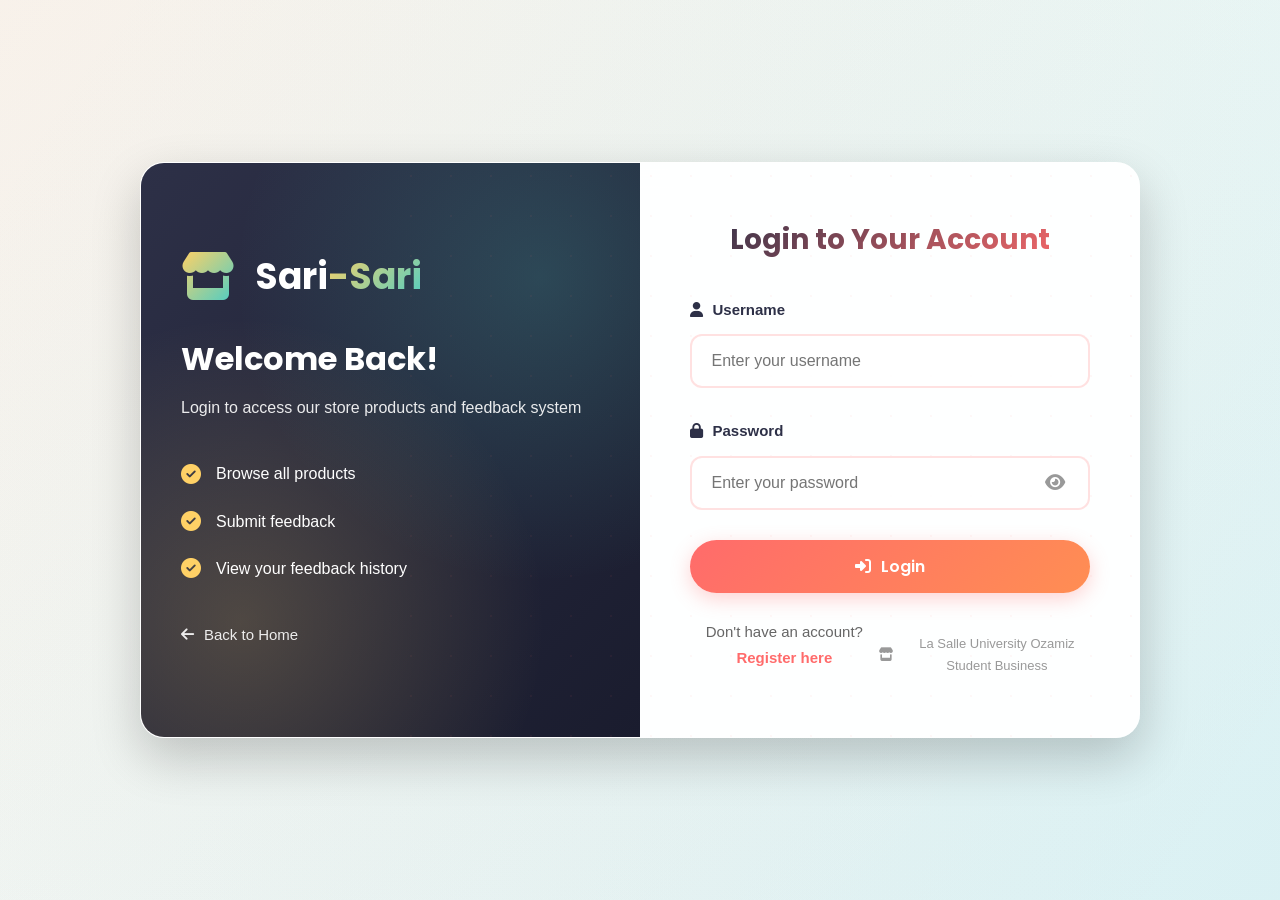
==== frontend/store.html @ 556223c0 "Initial commit" ====
<!DOCTYPE html>
<html lang="en">
<head>
    <meta charset="UTF-8">
    <meta name="viewport" content="width=device-width, initial-scale=1.0">
    <title>Store | Sari-Sari - LSU Ozamiz</title>
    <link rel="stylesheet" href="https://cdnjs.cloudflare.com/ajax/libs/font-awesome/6.4.0/css/all.min.css">
    <link href="https://fonts.googleapis.com/css2?family=Inter:wght@300;400;500;600;700&display=swap" rel="stylesheet">
    <link rel="stylesheet" href="style.css">
    <style>
        /* Center the feedback form and remove the grid */
        .feedback-container {
            display: flex;
            justify-content: center;
            align-items: center;
            margin-top: 40px;
            min-height: 400px;
        }
        
        .feedback-form {
            max-width: 700px;
            width: 100%;
            margin: 0 auto;
        }
        
        /* Hide the feedback list */
        #feedback-list {
            display: none !important;
        }
        
        /* Style for centered form */
        .form-header {
            text-align: center;
            margin-bottom: 30px;
        }
        
        .form-header i {
            font-size: 3rem;
            color: var(--primary);
            margin-bottom: 15px;
            display: block;
        }
        
        .form-header h3 {
            font-size: 2rem;
            color: var(--dark);
        }
        
        textarea {
            width: 100%;
            padding: 20px;
            border-radius: var(--border-radius);
            border: 2px solid rgba(255, 107, 107, 0.2);
            font-family: 'Inter', sans-serif;
            font-size: 16px;
            min-height: 200px;
            resize: vertical;
            transition: var(--transition);
        }
        
        textarea:focus {
            outline: none;
            border-color: var(--primary);
            box-shadow: 0 0 0 4px rgba(255, 107, 107, 0.1);
        }
        
        .submit-btn {
            width: 100%;
            justify-content: center;
            margin-top: 20px;
        }
        
        /* Success message */
        .success-message {
            display: none;
            text-align: center;
            padding: 20px;
            background: rgba(6, 214, 160, 0.1);
            border-radius: 12px;
            margin-top: 20px;
            border: 1px solid rgba(6, 214, 160, 0.3);
        }
        
        .success-message i {
            color: var(--success);
            font-size: 2rem;
            margin-bottom: 10px;
        }
        
        .success-message p {
            color: var(--dark);
            font-weight: 500;
            margin: 0;
        }
    </style>
</head>
<body>
    <!-- Store Header -->
    <header class="store-header">
        <div class="container">
            <div class="store-nav">
                <div class="store-brand">
                    <i class="fas fa-store"></i>
                    <div>
                        <h1>Sari<span>-Sari</span></h1>
                        <p class="store-subtitle">La Salle University Ozamiz</p>
                    </div>
                </div>
                
                <div class="store-user">
                    <div class="user-info">
                        <div class="user-avatar" id="user-avatar">U</div>
                        <div class="user-details">
                            <span class="user-name" id="user-name">User</span>
                            <span class="user-status">● Online</span>
                        </div>
                    </div>
                    <button class="btn btn-logout" onclick="logout()">
                        <i class="fas fa-sign-out-alt"></i> Logout
                    </button>
                </div>
            </div>
        </div>
    </header>

    <!-- Store Hero -->
    <section class="store-hero">
        <div class="container">
            <div class="hero-message">
                <h2 id="welcome-message">Welcome to Your Campus Store! 🎉</h2>
                <p>Browse products, share feedback, and help us improve</p>
            </div>
            <div class="store-stats">
                <div class="stat-card">
                    <i class="fas fa-box"></i>
                    <div>
                        <h3 id="product-count">0</h3>
                        <p>Products Available</p>
                    </div>
                </div>
                <div class="stat-card">
                    <i class="fas fa-comments"></i>
                    <div>
                        <h3 id="feedback-count">0</h3>
                        <p>Your Feedbacks</p>
                    </div>
                </div>
            </div>
        </div>
    </section>

    <!-- Products Section -->
    <section class="products-section">
        <div class="container">
            <div class="section-header">
                <h2 class="section-title">Our Products</h2>
                <div class="category-filter">
                    <button class="category-btn active" onclick="filterProducts('all')">All Products</button>
                    <button class="category-btn" onclick="filterProducts('snacks')">Snacks</button>
                    <button class="category-btn" onclick="filterProducts('drinks')">Drinks</button>
                    <button class="category-btn" onclick="filterProducts('stationery')">Stationery</button>
                    <button class="category-btn" onclick="filterProducts('meals')">Meals</button>
                </div>
            </div>
            
            <div class="products-grid" id="products-grid">
                <!-- Products will be loaded by JavaScript -->
            </div>
        </div>
    </section>

    <!-- Feedback Section - CENTERED -->
    <section class="feedback-section">
        <div class="container">
            <h2 class="section-title gradient-text text-center">Share Your Feedback</h2>
            <p class="section-subtitle text-center">Your thoughts help us improve our store</p>
            
            <div class="feedback-container">
                <!-- Centered Feedback Form -->
                <div class="feedback-form">
                    <div class="form-header">
                        <i class="fas fa-edit"></i>
                        <h3>Write Your Feedback</h3>
                        <p>We value your opinion! Share what you think about our products and service.</p>
                    </div>
                    
                    <textarea id="feedback-text" 
                              placeholder="What do you like about our store? What can we improve? Share your thoughts..."
                              maxlength="500"></textarea>
                    
                    <div class="form-footer">
                        <div class="char-count">
                            <i class="fas fa-text-height"></i>
                            <span id="char-counter">0</span>/500 characters
                        </div>
                        <button class="btn btn-primary submit-btn" onclick="submitFeedbackWithSuccess()">
                            <i class="fas fa-paper-plane"></i> Submit Feedback
                        </button>
                    </div>
                    
                    <!-- Success Message -->
                    <div id="success-message" class="success-message">
                        <i class="fas fa-check-circle"></i>
                        <p>Thank you for your feedback! We appreciate your input.</p>
                    </div>
                </div>
            </div>
        </div>
    </section>

    <!-- Contact Section -->
    <section class="store-contact">
        <div class="container">
            <h2 class="section-title gradient-text">Contact Us</h2>
            <p class="section-subtitle">We're here to help</p>
            
            <div class="contact-wrapper">
                <div class="contact-info">
                    <div class="contact-card">
                        <h3><i class="fas fa-headset"></i> Get in Touch</h3>
                        <div class="contact-details">
                            <div class="contact-item">
                                <i class="fas fa-phone"></i>
                                <div>
                                    <h4>Call Us</h4>
                                    <p>0912-345-6789</p>
                                </div>
                            </div>
                            <div class="contact-item">
                                <i class="fas fa-map-marker-alt"></i>
                                <div>
                                    <h4>Location</h4>
                                    <p>Student Center<br>La Salle University Ozamiz</p>
                                </div>
                            </div>
                            <div class="contact-item">
                                <i class="fas fa-clock"></i>
                                <div>
                                    <h4>Business Hours</h4>
                                    <p>Mon-Fri: 8:00 AM - 7:00 PM<br>Saturday: 9:00 AM - 5:00 PM</p>
                                </div>
                            </div>
                        </div>
                    </div>
                    
                    <div class="contact-form-card">
                        <h3><i class="fas fa-envelope"></i> Send Message</h3>
                        <form class="contact-form" onsubmit="submitContactForm(); return false;">
                            <input type="text" id="contact-name" placeholder="Your Name" required>
                            <input type="email" id="contact-email" placeholder="Your Email" required>
                            <textarea id="contact-message" placeholder="Your Message" required></textarea>
                            <button type="submit" class="btn btn-secondary btn-block">
                                <i class="fas fa-paper-plane"></i> Send Message
                            </button>
                        </form>
                    </div>
                </div>
            </div>
        </div>
    </section>

    <!-- Footer -->
    <footer class="store-footer">
        <div class="container">
            <div class="footer-content">
                <div class="footer-brand">
                    <div class="logo">
                        <i class="fas fa-store"></i>
                        <h2>Sari<span>-Sari</span></h2>
                    </div>
                    <p class="tagline">La Salle University Ozamiz Student Business</p>
                </div>
                <div class="footer-social">
                    <a href="#" aria-label="Facebook"><i class="fab fa-facebook"></i></a>
                    <a href="#" aria-label="Instagram"><i class="fab fa-instagram"></i></a>
                    <a href="#" aria-label="Twitter"><i class="fab fa-twitter"></i></a>
                </div>
            </div>
            <div class="footer-bottom">
                <p>&copy; 2024 Sari-Sari Store. All rights reserved. | A Student Business Initiative</p>
            </div>
        </div>
    </footer>

    <script src="app.js"></script>
    <script>
        document.addEventListener('DOMContentLoaded', function() {
            // Update character counter for feedback
            const feedbackText = document.getElementById('feedback-text');
            if (feedbackText) {
                feedbackText.addEventListener('input', updateCharCount);
                // Initialize counter
                updateCharCount();
            }
            
            // Initialize user data
            const username = localStorage.getItem('username') || 'User';
            const userAvatar = document.getElementById('user-avatar');
            const userName = document.getElementById('user-name');
            const welcomeMsg = document.getElementById('welcome-message');
            
            if (username) {
                if (userAvatar) userAvatar.textContent = username.charAt(0).toUpperCase();
                if (userName) userName.textContent = username;
                if (welcomeMsg) welcomeMsg.textContent = `Welcome, ${username}! 🎉`;
            }
        });
        
        // Character counter function
        window.updateCharCount = function() {
            const textarea = document.getElementById('feedback-text');
            const counter = document.getElementById('char-counter');
            if (textarea && counter) {
                const count = textarea.value.length;
                counter.textContent = count;
                counter.style.color = count >= 450 ? '#EF476F' : count >= 400 ? '#FFD166' : '#06D6A0';
            }
        };
        
        // Custom feedback submission with success message
        window.submitFeedbackWithSuccess = async function() {
            const message = document.getElementById('feedback-text').value.trim();
            const token = getToken();
            
            if (!message) {
                showNotification('Please write your feedback first', 'error');
                return;
            }
            
            if (!token) {
                showNotification('Please login to submit feedback', 'error');
                return;
            }
            
            // Disable button and show loading
            const btn = document.querySelector('.submit-btn');
            const originalText = btn.innerHTML;
            btn.innerHTML = '<i class="fas fa-spinner fa-spin"></i> Submitting...';
            btn.disabled = true;
            
            try {
                const res = await fetch(`${API}/feedback/`, {
                    method: "POST",
                    headers: {
                        "Content-Type": "application/json",
                        "Authorization": `Token ${token}`
                    },
                    body: JSON.stringify({ message })
                });
                
                if (!res.ok) {
                    throw new Error('Failed to submit feedback');
                }
                
                // Show success message
                const successMsg = document.getElementById('success-message');
                if (successMsg) {
                    successMsg.style.display = 'block';
                    // Clear textarea
                    document.getElementById('feedback-text').value = '';
                    updateCharCount();
                    
                    // Hide message after 5 seconds
                    setTimeout(() => {
                        successMsg.style.display = 'none';
                    }, 5000);
                }
                
                // Update feedback count
                const feedbackCount = document.getElementById('feedback-count');
                if (feedbackCount) {
                    const currentCount = parseInt(feedbackCount.textContent) || 0;
                    animateCounter(feedbackCount, currentCount + 1);
                }
                
            } catch (error) {
                showNotification(error.message, 'error');
            } finally {
                btn.innerHTML = originalText;
                btn.disabled = false;
            }
        };
        
        // Counter animation
        function animateCounter(element, target) {
            let current = 0;
            const increment = target / 20;
            const timer = setInterval(() => {
                current += increment;
                if (current >= target) {
                    current = target;
                    clearInterval(timer);
                }
                element.textContent = Math.floor(current);
            }, 50);
        }
    </script>
</body>
</html>
---- frontend/style.css ----
/* =====================
   GLOBAL STYLES
===================== */
:root {
    --primary: #FF6B6B;      /* Vibrant Coral */
    --secondary: #4ECDC4;    /* Turquoise */
    --accent: #FFD166;       /* Sunshine Yellow */
    --dark: #2D3047;         /* Navy Blue */
    --light: #F7FFF7;        /* Mint Cream */
    --success: #06D6A0;      /* Emerald */
    --warning: #FFD166;      /* Yellow */
    --danger: #EF476F;       /* Pink Red */
    
    --gradient-primary: linear-gradient(135deg, #FF6B6B, #FF8E53);
    --gradient-secondary: linear-gradient(135deg, #4ECDC4, #44A08D);
    --gradient-dark: linear-gradient(135deg, #2D3047, #1A1C2E);
    
    --shadow-sm: 0 2px 8px rgba(0, 0, 0, 0.06);
    --shadow-md: 0 4px 16px rgba(0, 0, 0, 0.1);
    --shadow-lg: 0 10px 32px rgba(0, 0, 0, 0.15);
    --shadow-xl: 0 20px 50px rgba(0, 0, 0, 0.2);
    
    --transition: all 0.4s cubic-bezier(0.4, 0, 0.2, 1);
    --border-radius: 16px;
    --border-radius-lg: 24px;
}

* {
    margin: 0;
    padding: 0;
    box-sizing: border-box;
}

body {
    font-family: 'Inter', -apple-system, BlinkMacSystemFont, 'Segoe UI', Roboto, Oxygen, Ubuntu, sans-serif;
    background: linear-gradient(135deg, #F7FFF7 0%, #E8F4F8 100%);
    color: var(--dark);
    line-height: 1.7;
    overflow-x: hidden;
    min-height: 100vh;
}

body::before {
    content: '';
    position: fixed;
    top: 0;
    left: 0;
    width: 100%;
    height: 100%;
    background: 
        radial-gradient(circle at 20% 80%, rgba(255, 107, 107, 0.1) 0%, transparent 50%),
        radial-gradient(circle at 80% 20%, rgba(78, 205, 196, 0.1) 0%, transparent 50%),
        radial-gradient(circle at 40% 40%, rgba(255, 209, 102, 0.1) 0%, transparent 50%);
    z-index: -1;
    animation: gradientShift 15s ease infinite;
}

@keyframes gradientShift {
    0%, 100% { transform: scale(1); }
    50% { transform: scale(1.1); }
}

.container {
    max-width: 1200px;
    margin: 0 auto;
    padding: 0 24px;
}

/* =====================
   TYPOGRAPHY
===================== */
h1, h2, h3, h4 {
    font-family: 'Poppins', sans-serif;
    font-weight: 700;
    line-height: 1.2;
}

.gradient-text {
    background: var(--gradient-primary);
    -webkit-background-clip: text;
    -webkit-text-fill-color: transparent;
    background-clip: text;
}

/* =====================
   ANIMATIONS
===================== */
@keyframes float {
    0%, 100% { transform: translateY(0px); }
    50% { transform: translateY(-20px); }
}

@keyframes pulse {
    0%, 100% { transform: scale(1); }
    50% { transform: scale(1.05); }
}

@keyframes shimmer {
    0% { background-position: -1000px 0; }
    100% { background-position: 1000px 0; }
}

.animate-float {
    animation: float 6s ease-in-out infinite;
}

.animate-pulse {
    animation: pulse 2s ease-in-out infinite;
}

/* =====================
   BUTTONS
===================== */
.btn {
    padding: 14px 32px;
    border-radius: 50px;
    border: none;
    font-family: 'Poppins', sans-serif;
    font-weight: 600;
    font-size: 16px;
    cursor: pointer;
    transition: var(--transition);
    display: inline-flex;
    align-items: center;
    gap: 10px;
    text-decoration: none;
    position: relative;
    overflow: hidden;
    z-index: 1;
}

.btn::before {
    content: '';
    position: absolute;
    top: 0;
    left: -100%;
    width: 100%;
    height: 100%;
    background: linear-gradient(90deg, transparent, rgba(255,255,255,0.2), transparent);
    transition: 0.5s;
    z-index: -1;
}

.btn:hover::before {
    left: 100%;
}

.btn-primary {
    background: var(--gradient-primary);
    color: white;
    box-shadow: 0 6px 20px rgba(255, 107, 107, 0.3);
}

.btn-primary:hover {
    transform: translateY(-3px) scale(1.05);
    box-shadow: 0 12px 30px rgba(255, 107, 107, 0.4);
}

.btn-secondary {
    background: var(--gradient-secondary);
    color: white;
    box-shadow: 0 6px 20px rgba(78, 205, 196, 0.3);
}

.btn-secondary:hover {
    transform: translateY(-3px) scale(1.05);
    box-shadow: 0 12px 30px rgba(78, 205, 196, 0.4);
}

.btn-outline {
    background: transparent;
    border: 2px solid var(--primary);
    color: var(--primary);
}

.btn-outline:hover {
    background: var(--primary);
    color: white;
    transform: translateY(-2px);
}

.btn-large {
    padding: 18px 42px;
    font-size: 18px;
}

.btn-block {
    width: 100%;
    justify-content: center;
}

.btn-whatsapp {
    background: #25D366;
    color: white;
    width: 40px;
    height: 40px;
    border-radius: 50%;
    display: flex;
    align-items: center;
    justify-content: center;
    border: none;
    cursor: pointer;
    transition: var(--transition);
    box-shadow: 0 4px 12px rgba(37, 211, 102, 0.3);
}

.btn-whatsapp:hover {
    transform: scale(1.1) rotate(10deg);
    box-shadow: 0 6px 20px rgba(37, 211, 102, 0.4);
}

.btn-logout {
    background: linear-gradient(135deg, #EF476F, #FF6B6B);
    color: white;
    padding: 10px 24px;
}

/* =====================
   LANDING PAGE STYLES
===================== */

/* Navbar */
.navbar {
    background: rgba(255, 255, 255, 0.95);
    backdrop-filter: blur(10px);
    padding: 20px 0;
    box-shadow: var(--shadow-sm);
    position: sticky;
    top: 0;
    z-index: 1000;
    animation: slideDown 0.5s ease;
}

@keyframes slideDown {
    from {
        transform: translateY(-100%);
        opacity: 0;
    }
    to {
        transform: translateY(0);
        opacity: 1;
    }
}

.nav-brand {
    display: flex;
    align-items: center;
    gap: 15px;
}

.nav-brand i {
    font-size: 32px;
    background: var(--gradient-primary);
    -webkit-background-clip: text;
    -webkit-text-fill-color: transparent;
    animation: pulse 2s ease-in-out infinite;
}

.nav-brand h1 {
    font-size: 28px;
    color: var(--dark);
}

.nav-brand span {
    background: var(--gradient-primary);
    -webkit-background-clip: text;
    -webkit-text-fill-color: transparent;
}

.nav-actions {
    display: flex;
    gap: 16px;
    align-items: center;
}

/* Hero Section */
.hero {
    padding: 100px 0;
    position: relative;
    overflow: hidden;
}

.hero-content {
    display: grid;
    grid-template-columns: 1fr 1fr;
    gap: 80px;
    align-items: center;
}

.hero-text {
    position: relative;
    z-index: 1;
}

.hero-title {
    font-size: 56px;
    margin-bottom: 20px;
    background: linear-gradient(135deg, var(--dark), var(--primary));
    -webkit-background-clip: text;
    -webkit-text-fill-color: transparent;
    line-height: 1.1;
}

.hero-subtitle {
    font-size: 20px;
    color: var(--dark);
    margin-bottom: 24px;
    font-weight: 500;
    opacity: 0.8;
}

.hero-description {
    font-size: 18px;
    color: #666;
    margin-bottom: 40px;
    max-width: 500px;
    line-height: 1.8;
}

.hero-buttons {
    display: flex;
    gap: 20px;
    margin-top: 40px;
}

.hero-image {
    position: relative;
    height: 500px;
}

.floating-item {
    position: absolute;
    background: white;
    padding: 25px;
    border-radius: var(--border-radius);
    box-shadow: var(--shadow-lg);
    display: flex;
    flex-direction: column;
    align-items: center;
    gap: 12px;
    transition: var(--transition);
    animation: float 6s ease-in-out infinite;
    backdrop-filter: blur(10px);
    border: 1px solid rgba(255, 255, 255, 0.2);
}

.floating-item i {
    font-size: 40px;
    background: var(--gradient-primary);
    -webkit-background-clip: text;
    -webkit-text-fill-color: transparent;
}

.floating-item span {
    font-weight: 600;
    color: var(--dark);
    font-size: 18px;
}

.item1 {
    top: 10%;
    left: 5%;
    animation-delay: 0s;
    background: linear-gradient(135deg, rgba(255, 107, 107, 0.1), rgba(255, 142, 83, 0.1));
}

.item2 {
    top: 50%;
    right: 10%;
    animation-delay: 2s;
    background: linear-gradient(135deg, rgba(78, 205, 196, 0.1), rgba(68, 160, 141, 0.1));
}

.item3 {
    bottom: 15%;
    left: 15%;
    animation-delay: 4s;
    background: linear-gradient(135deg, rgba(255, 209, 102, 0.1), rgba(255, 166, 0, 0.1));
}

/* Features */
.features {
    padding: 100px 0;
    background: white;
    position: relative;
}

.features::before {
    content: '';
    position: absolute;
    top: 0;
    left: 0;
    right: 0;
    height: 100px;
    background: linear-gradient(to bottom, transparent, rgba(255, 107, 107, 0.05));
}

.section-title {
    text-align: center;
    font-size: 48px;
    margin-bottom: 20px;
    background: linear-gradient(135deg, var(--dark), var(--primary));
    -webkit-background-clip: text;
    -webkit-text-fill-color: transparent;
}

.section-subtitle {
    text-align: center;
    color: #666;
    margin-bottom: 60px;
    font-size: 20px;
    max-width: 600px;
    margin-left: auto;
    margin-right: auto;
}

.features-grid {
    display: grid;
    grid-template-columns: repeat(auto-fit, minmax(280px, 1fr));
    gap: 40px;
    margin-top: 60px;
}

.feature-card {
    background: white;
    padding: 40px 30px;
    border-radius: var(--border-radius);
    box-shadow: var(--shadow-md);
    transition: var(--transition);
    text-align: center;
    position: relative;
    overflow: hidden;
    border: 1px solid rgba(255, 107, 107, 0.1);
}

.feature-card::before {
    content: '';
    position: absolute;
    top: 0;
    left: 0;
    width: 4px;
    height: 100%;
    background: var(--gradient-primary);
}

.feature-card:hover {
    transform: translateY(-10px) scale(1.02);
    box-shadow: var(--shadow-xl);
}

.feature-icon {
    width: 80px;
    height: 80px;
    background: var(--gradient-primary);
    border-radius: 50%;
    display: flex;
    align-items: center;
    justify-content: center;
    margin: 0 auto 30px;
    box-shadow: 0 10px 30px rgba(255, 107, 107, 0.3);
}

.feature-icon i {
    font-size: 32px;
    color: white;
}

.feature-card h3 {
    font-size: 24px;
    margin-bottom: 15px;
    color: var(--dark);
}

.feature-card p {
    color: #666;
    font-size: 16px;
    line-height: 1.7;
}

/* Preview Section */
.preview {
    padding: 100px 0;
    background: linear-gradient(135deg, #F7FFF7 0%, #E8F4F8 100%);
    position: relative;
}

.preview-cards {
    display: flex;
    justify-content: center;
    gap: 30px;
    flex-wrap: wrap;
    margin-top: 40px;
}

.preview-card {
    background: white;
    padding: 30px;
    border-radius: var(--border-radius);
    box-shadow: var(--shadow-md);
    text-align: center;
    min-width: 180px;
    transition: var(--transition);
    border: 1px solid rgba(255, 107, 107, 0.1);
}

.preview-card:hover {
    transform: translateY(-8px) scale(1.05);
    box-shadow: var(--shadow-lg);
}

.preview-card i {
    font-size: 48px;
    margin-bottom: 20px;
    background: var(--gradient-primary);
    -webkit-background-clip: text;
    -webkit-text-fill-color: transparent;
}

.preview-card h4 {
    font-size: 18px;
    color: var(--dark);
    font-weight: 600;
}

/* Contact Preview */
.contact-preview {
    padding: 100px 0;
    background: white;
}

.contact-card {
    background: var(--gradient-dark);
    color: white;
    padding: 60px 40px;
    border-radius: var(--border-radius-lg);
    text-align: center;
    max-width: 800px;
    margin: 0 auto;
    box-shadow: var(--shadow-xl);
    position: relative;
    overflow: hidden;
}

.contact-card::before {
    content: '';
    position: absolute;
    top: -50%;
    right: -50%;
    width: 200%;
    height: 200%;
    background: radial-gradient(circle, rgba(255,255,255,0.1) 1px, transparent 1px);
    background-size: 50px 50px;
    animation: shimmer 20s linear infinite;
}

.contact-card h2 {
    font-size: 36px;
    margin-bottom: 30px;
    display: flex;
    align-items: center;
    justify-content: center;
    gap: 15px;
    position: relative;
    z-index: 1;
}

.contact-info {
    margin-bottom: 30px;
    position: relative;
    z-index: 1;
}

.contact-info p {
    margin: 12px 0;
    font-size: 18px;
    display: flex;
    align-items: center;
    justify-content: center;
    gap: 10px;
}

.contact-info strong {
    color: var(--accent);
}

.contact-note {
    background: rgba(255, 255, 255, 0.1);
    padding: 20px;
    border-radius: 12px;
    margin-top: 30px;
    font-size: 16px;
    backdrop-filter: blur(10px);
    border: 1px solid rgba(255, 255, 255, 0.2);
    position: relative;
    z-index: 1;
}

/* =====================
   AUTH PAGES STYLES
===================== */
.auth-container {
    min-height: 100vh;
    display: flex;
    align-items: center;
    justify-content: center;
    background: linear-gradient(135deg, #F7FFF7 0%, #E8F4F8 100%);
    padding: 40px 24px;
    position: relative;
    overflow: hidden;
}

.auth-container::before {
    content: '';
    position: absolute;
    width: 300%;
    height: 300%;
    background: 
        radial-gradient(circle at 30% 30%, rgba(255, 107, 107, 0.1) 0%, transparent 50%),
        radial-gradient(circle at 70% 70%, rgba(78, 205, 196, 0.1) 0%, transparent 50%);
    animation: rotate 60s linear infinite;
}

@keyframes rotate {
    from { transform: rotate(0deg); }
    to { transform: rotate(360deg); }
}

.auth-wrapper {
    display: grid;
    grid-template-columns: 1fr 1fr;
    background: rgba(255, 255, 255, 0.95);
    border-radius: var(--border-radius-lg);
    overflow: hidden;
    box-shadow: var(--shadow-xl);
    max-width: 1000px;
    width: 100%;
    backdrop-filter: blur(20px);
    border: 1px solid rgba(255, 255, 255, 0.3);
    position: relative;
    z-index: 1;
}

.auth-branding {
    background: var(--gradient-dark);
    color: white;
    padding: 60px 40px;
    display: flex;
    flex-direction: column;
    justify-content: center;
    position: relative;
    overflow: hidden;
}

.auth-branding::before {
    content: '';
    position: absolute;
    top: 0;
    left: 0;
    right: 0;
    bottom: 0;
    background: 
        radial-gradient(circle at 20% 80%, rgba(255, 209, 102, 0.2) 0%, transparent 50%),
        radial-gradient(circle at 80% 20%, rgba(78, 205, 196, 0.2) 0%, transparent 50%);
}

.logo-large {
    display: flex;
    align-items: center;
    gap: 20px;
    margin-bottom: 40px;
    position: relative;
    z-index: 1;
}

.logo-large i {
    font-size: 48px;
    background: linear-gradient(135deg, #FFD166, #4ECDC4);
    -webkit-background-clip: text;
    -webkit-text-fill-color: transparent;
    animation: pulse 2s ease-in-out infinite;
}

.logo-large h1 {
    font-size: 36px;
    color: white;
}

.logo-large span {
    background: linear-gradient(135deg, #FFD166, #4ECDC4);
    -webkit-background-clip: text;
    -webkit-text-fill-color: transparent;
}

.auth-title {
    font-size: 32px;
    margin-bottom: 16px;
    position: relative;
    z-index: 1;
}

.auth-subtitle {
    font-size: 16px;
    opacity: 0.9;
    margin-bottom: 40px;
    line-height: 1.6;
    position: relative;
    z-index: 1;
}

.auth-features {
    display: flex;
    flex-direction: column;
    gap: 20px;
    margin-bottom: 40px;
    position: relative;
    z-index: 1;
}

.auth-feature {
    display: flex;
    align-items: center;
    gap: 15px;
}

.auth-feature i {
    color: var(--accent);
    font-size: 20px;
}

.auth-back a {
    color: white;
    text-decoration: none;
    display: flex;
    align-items: center;
    gap: 10px;
    font-size: 15px;
    opacity: 0.9;
    transition: var(--transition);
    position: relative;
    z-index: 1;
}

.auth-back a:hover {
    opacity: 1;
    transform: translateX(-5px);
}

.auth-form {
    padding: 60px 40px;
    display: flex;
    align-items: center;
    position: relative;
}

.auth-form::before {
    content: '';
    position: absolute;
    top: -50%;
    right: -50%;
    width: 200%;
    height: 200%;
    background: radial-gradient(circle, rgba(255, 107, 107, 0.05) 1px, transparent 1px);
    background-size: 40px 40px;
    animation: shimmer 30s linear infinite;
}

.form-container {
    width: 100%;
    max-width: 400px;
    margin: 0 auto;
    position: relative;
    z-index: 1;
}

.form-container h3 {
    font-size: 28px;
    margin-bottom: 40px;
    color: var(--dark);
    text-align: center;
    background: linear-gradient(135deg, var(--dark), var(--primary));
    -webkit-background-clip: text;
    -webkit-text-fill-color: transparent;
}

.form-group {
    margin-bottom: 30px;
}

.form-group label {
    display: block;
    margin-bottom: 12px;
    font-weight: 600;
    color: var(--dark);
    display: flex;
    align-items: center;
    gap: 10px;
    font-size: 15px;
}

.form-group input {
    width: 100%;
    padding: 16px 20px;
    border: 2px solid rgba(255, 107, 107, 0.2);
    border-radius: 12px;
    font-family: 'Inter', sans-serif;
    font-size: 16px;
    transition: var(--transition);
    background: rgba(255, 255, 255, 0.9);
}

.form-group input:focus {
    outline: none;
    border-color: var(--primary);
    box-shadow: 0 0 0 4px rgba(255, 107, 107, 0.1);
    background: white;
}

.password-input {
    position: relative;
}

.password-toggle {
    position: absolute;
    right: 20px;
    top: 50%;
    transform: translateY(-50%);
    background: none;
    border: none;
    color: #999;
    cursor: pointer;
    font-size: 18px;
    transition: var(--transition);
    padding: 5px;
}

.password-toggle:hover {
    color: var(--primary);
    transform: translateY(-50%) scale(1.1);
}

.form-footer {
    margin-top: 40px;
    text-align: center;
    font-size: 15px;
    color: #666;
}

.form-footer a {
    color: var(--primary);
    text-decoration: none;
    font-weight: 600;
    transition: var(--transition);
}

.form-footer a:hover {
    text-decoration: underline;
    color: #FF8E53;
}

.store-info {
    margin-top: 20px;
    font-size: 13px;
    color: #999;
    display: flex;
    align-items: center;
    justify-content: center;
    gap: 10px;
}

/* =====================
   STORE PAGE STYLES
===================== */

/* Store Header */
.store-header {
    background: rgba(255, 255, 255, 0.98);
    backdrop-filter: blur(20px);
    box-shadow: var(--shadow-md);
    position: sticky;
    top: 0;
    z-index: 1000;
    border-bottom: 1px solid rgba(255, 107, 107, 0.1);
}

.store-nav {
    display: flex;
    justify-content: space-between;
    align-items: center;
    padding: 20px 0;
}

.store-brand {
    display: flex;
    align-items: center;
    gap: 20px;
}

.store-brand i {
    font-size: 36px;
    background: var(--gradient-primary);
    -webkit-background-clip: text;
    -webkit-text-fill-color: transparent;
    animation: pulse 2s ease-in-out infinite;
}

.store-brand h1 {
    font-size: 28px;
    color: var(--dark);
}

.store-brand span {
    background: var(--gradient-primary);
    -webkit-background-clip: text;
    -webkit-text-fill-color: transparent;
}

.store-subtitle {
    font-size: 12px;
    color: #999;
    margin-top: -2px;
    letter-spacing: 1px;
    text-transform: uppercase;
}

.store-user {
    display: flex;
    align-items: center;
    gap: 30px;
}

.user-info {
    display: flex;
    align-items: center;
    gap: 15px;
}

.user-avatar {
    width: 50px;
    height: 50px;
    background: var(--gradient-primary);
    color: white;
    border-radius: 50%;
    display: flex;
    align-items: center;
    justify-content: center;
    font-weight: 700;
    font-size: 20px;
    box-shadow: 0 6px 20px rgba(255, 107, 107, 0.3);
    transition: var(--transition);
}

.user-avatar:hover {
    transform: scale(1.1) rotate(10deg);
}

.user-details {
    display: flex;
    flex-direction: column;
}

.user-name {
    font-weight: 700;
    color: var(--dark);
    font-size: 16px;
}

.user-status {
    font-size: 12px;
    color: var(--success);
    display: flex;
    align-items: center;
    gap: 5px;
}

.user-status::before {
    content: '';
    width: 8px;
    height: 8px;
    background: var(--success);
    border-radius: 50%;
    animation: pulse 2s ease-in-out infinite;
}

/* Store Hero */
.store-hero {
    background: linear-gradient(135deg, rgba(255, 107, 107, 0.1), rgba(78, 205, 196, 0.1));
    padding: 60px 0;
    position: relative;
    overflow: hidden;
}

.store-hero::before {
    content: '';
    position: absolute;
    top: 0;
    left: 0;
    right: 0;
    bottom: 0;
    background: 
        radial-gradient(circle at 10% 20%, rgba(255, 209, 102, 0.1) 0%, transparent 40%),
        radial-gradient(circle at 90% 80%, rgba(78, 205, 196, 0.1) 0%, transparent 40%);
}

.hero-message {
    text-align: center;
    margin-bottom: 40px;
    position: relative;
    z-index: 1;
}

.hero-message h2 {
    font-size: 42px;
    color: var(--dark);
    margin-bottom: 15px;
    background: linear-gradient(135deg, var(--dark), var(--primary));
    -webkit-background-clip: text;
    -webkit-text-fill-color: transparent;
}

#welcome-message {
    font-size: 24px;
    color: var(--primary);
    font-weight: 600;
    margin-bottom: 10px;
    animation: fadeIn 1s ease;
}

@keyframes fadeIn {
    from { opacity: 0; transform: translateY(20px); }
    to { opacity: 1; transform: translateY(0); }
}

.hero-message p {
    color: #666;
    font-size: 18px;
    max-width: 600px;
    margin: 0 auto;
}

.store-stats {
    display: flex;
    justify-content: center;
    gap: 40px;
    margin-top: 40px;
    position: relative;
    z-index: 1;
}

.stat-card {
    background: white;
    padding: 30px;
    border-radius: var(--border-radius);
    box-shadow: var(--shadow-md);
    display: flex;
    align-items: center;
    gap: 20px;
    min-width: 200px;
    transition: var(--transition);
    border: 1px solid rgba(255, 107, 107, 0.1);
    position: relative;
    overflow: hidden;
}

.stat-card::before {
    content: '';
    position: absolute;
    top: 0;
    left: 0;
    width: 4px;
    height: 100%;
    background: var(--gradient-primary);
}

.stat-card:hover {
    transform: translateY(-8px);
    box-shadow: var(--shadow-lg);
}

.stat-card i {
    font-size: 40px;
    background: var(--gradient-primary);
    -webkit-background-clip: text;
    -webkit-text-fill-color: transparent;
}

.stat-card h3 {
    font-size: 36px;
    color: var(--dark);
    margin-bottom: 5px;
    font-weight: 800;
}

.stat-card p {
    font-size: 14px;
    color: #999;
    text-transform: uppercase;
    letter-spacing: 1px;
}

/* Products Section */
.products-section {
    padding: 80px 0;
    background: white;
}

.section-header {
    display: flex;
    justify-content: space-between;
    align-items: center;
    margin-bottom: 40px;
    flex-wrap: wrap;
    gap: 20px;
}

.category-filter {
    display: flex;
    gap: 10px;
    flex-wrap: wrap;
}

.category-btn {
    padding: 10px 24px;
    background: rgba(255, 107, 107, 0.1);
    border: 2px solid transparent;
    border-radius: 50px;
    font-family: 'Poppins', sans-serif;
    font-size: 14px;
    font-weight: 600;
    color: var(--primary);
    cursor: pointer;
    transition: var(--transition);
}

.category-btn.active,
.category-btn:hover {
    background: var(--gradient-primary);
    color: white;
    transform: translateY(-2px);
    box-shadow: 0 6px 20px rgba(255, 107, 107, 0.3);
}

.products-grid {
    display: grid;
    grid-template-columns: repeat(auto-fill, minmax(300px, 1fr));
    gap: 30px;
    margin-top: 40px;
}

.product-card {
    background: white;
    border-radius: var(--border-radius);
    overflow: hidden;
    box-shadow: var(--shadow-md);
    transition: var(--transition);
    border: 1px solid rgba(255, 107, 107, 0.1);
    position: relative;
}

.product-card:hover {
    transform: translateY(-10px) scale(1.02);
    box-shadow: var(--shadow-xl);
}

.product-badge {
    position: absolute;
    top: 15px;
    right: 15px;
    background: var(--gradient-primary);
    color: white;
    padding: 6px 15px;
    border-radius: 20px;
    font-size: 12px;
    font-weight: 600;
    z-index: 2;
    box-shadow: 0 4px 12px rgba(255, 107, 107, 0.3);
}

.product-image {
    height: 200px;
    background: linear-gradient(135deg, rgba(255, 107, 107, 0.1), rgba(78, 205, 196, 0.1));
    display: flex;
    align-items: center;
    justify-content: center;
    padding: 40px;
    position: relative;
    overflow: hidden;
}

.product-image i {
    font-size: 80px;
    z-index: 1;
    position: relative;
}

.product-image::before {
    content: '';
    position: absolute;
    width: 200%;
    height: 200%;
    background: radial-gradient(circle, rgba(255,255,255,0.2) 1px, transparent 1px);
    background-size: 30px 30px;
    animation: shimmer 20s linear infinite;
}

.product-info {
    padding: 30px;
}

.product-category {
    display: inline-block;
    background: rgba(255, 107, 107, 0.1);
    color: var(--primary);
    padding: 8px 20px;
    border-radius: 20px;
    font-size: 12px;
    font-weight: 700;
    margin-bottom: 15px;
    letter-spacing: 1px;
}

.product-name {
    font-size: 22px;
    color: var(--dark);
    margin-bottom: 10px;
    font-weight: 700;
    line-height: 1.3;
}

.product-price {
    color: var(--primary);
    font-weight: 800;
    font-size: 24px;
    margin-bottom: 15px;
}

.product-description {
    color: #666;
    font-size: 15px;
    line-height: 1.7;
    margin-bottom: 20px;
}

.product-footer {
    display: flex;
    justify-content: space-between;
    align-items: center;
    margin-top: 20px;
}

.product-rating {
    display: flex;
    align-items: center;
    gap: 5px;
}

.product-rating i {
    color: #FFD166;
    font-size: 16px;
}

.product-rating span {
    color: #666;
    font-size: 14px;
    font-weight: 600;
    margin-left: 8px;
}

.no-products {
    grid-column: 1 / -1;
    text-align: center;
    padding: 60px 20px;
    color: #999;
}

.no-products i {
    font-size: 60px;
    margin-bottom: 20px;
    opacity: 0.3;
}

/* Feedback Section */
.feedback-section {
    padding: 80px 0;
    background: linear-gradient(135deg, rgba(247, 255, 247, 0.8), rgba(232, 244, 248, 0.8));
    position: relative;
}

.feedback-section::before {
    content: '';
    position: absolute;
    top: 0;
    left: 0;
    right: 0;
    bottom: 0;
    background: 
        radial-gradient(circle at 20% 30%, rgba(255, 107, 107, 0.05) 0%, transparent 40%),
        radial-gradient(circle at 80% 70%, rgba(78, 205, 196, 0.05) 0%, transparent 40%);
}

.feedback-container {
    display: grid;
    grid-template-columns: 1fr 1fr;
    gap: 40px;
    margin-top: 40px;
    position: relative;
    z-index: 1;
}

@media (max-width: 968px) {
    .feedback-container {
        grid-template-columns: 1fr;
    }
}

.feedback-form {
    background: white;
    padding: 40px;
    border-radius: var(--border-radius);
    box-shadow: var(--shadow-md);
    border: 1px solid rgba(255, 107, 107, 0.1);
    position: relative;
    overflow: hidden;
}

.feedback-form::before {
    content: '';
    position: absolute;
    top: 0;
    left: 0;
    width: 4px;
    height: 100%;
    background: var(--gradient-primary);
}

.form-header {
    display: flex;
    align-items: center;
    gap: 15px;
    margin-bottom: 30px;
}

.form-header i {
    font-size: 28px;
    background: var(--gradient-primary);
    -webkit-background-clip: text;
    -webkit-text-fill-color: transparent;
}

.form-header h3 {
    font-size: 24px;
    color: var(--dark);
    font-weight: 700;
}

.feedback-form textarea {
    width: 100%;
    padding: 20px;
    border: 2px solid rgba(255, 107, 107, 0.2);
    border-radius: 12px;
    font-family: 'Inter', sans-serif;
    font-size: 16px;
    min-height: 180px;
    resize: vertical;
    transition: var(--transition);
    background: rgba(255, 255, 255, 0.9);
    line-height: 1.6;
}

.feedback-form textarea:focus {
    outline: none;
    border-color: var(--primary);
    box-shadow: 0 0 0 4px rgba(255, 107, 107, 0.1);
    background: white;
}

.feedback-form textarea::placeholder {
    color: #999;
    font-style: italic;
}

.form-footer {
    display: flex;
    justify-content: space-between;
    align-items: center;
    margin-top: 20px;
}

.char-count {
    font-size: 14px;
    color: #999;
    display: flex;
    align-items: center;
    gap: 5px;
}

.feedback-list {
    background: white;
    padding: 40px;
    border-radius: var(--border-radius);
    box-shadow: var(--shadow-md);
    border: 1px solid rgba(255, 107, 107, 0.1);
    position: relative;
    overflow: hidden;
}

.feedback-list::before {
    content: '';
    position: absolute;
    top: 0;
    left: 0;
    width: 4px;
    height: 100%;
    background: var(--gradient-secondary);
}

.list-header {
    display: flex;
    justify-content: space-between;
    align-items: center;
    margin-bottom: 30px;
}

.list-header h3 {
    font-size: 24px;
    color: var(--dark);
    font-weight: 700;
    display: flex;
    align-items: center;
    gap: 10px;
}

.list-header i {
    background: var(--gradient-secondary);
    -webkit-background-clip: text;
    -webkit-text-fill-color: transparent;
}

.feedbacks {
    display: flex;
    flex-direction: column;
    gap: 20px;
    max-height: 500px;
    overflow-y: auto;
    padding-right: 10px;
}

.feedbacks::-webkit-scrollbar {
    width: 6px;
}

.feedbacks::-webkit-scrollbar-track {
    background: rgba(255, 107, 107, 0.1);
    border-radius: 10px;
}

.feedbacks::-webkit-scrollbar-thumb {
    background: var(--gradient-primary);
    border-radius: 10px;
}

.feedback-item {
    background: rgba(255, 107, 107, 0.05);
    padding: 25px;
    border-radius: 12px;
    border-left: 4px solid var(--primary);
    transition: var(--transition);
}

.feedback-item:hover {
    transform: translateX(5px);
    background: rgba(255, 107, 107, 0.1);
}

.feedback-meta {
    display: flex;
    justify-content: space-between;
    align-items: flex-start;
    margin-bottom: 15px;
}

.feedback-user {
    display: flex;
    align-items: center;
    gap: 12px;
}

.feedback-avatar {
    width: 45px;
    height: 45px;
    border-radius: 50%;
    display: flex;
    align-items: center;
    justify-content: center;
    font-weight: 700;
    color: white;
    font-size: 18px;
    box-shadow: 0 4px 12px rgba(0,0,0,0.1);
}

.feedback-user strong {
    color: var(--dark);
    font-size: 16px;
}

.feedback-date {
    font-size: 13px;
    color: #999;
    display: flex;
    align-items: center;
    gap: 5px;
    margin-top: 3px;
}

.feedback-rating {
    display: flex;
    gap: 3px;
}

.feedback-rating i {
    color: #FFD166;
    font-size: 14px;
}

.feedback-content {
    color: var(--dark);
    font-size: 15px;
    line-height: 1.7;
    position: relative;
    padding: 0 10px;
}

.feedback-content i.fa-quote-left {
    position: absolute;
    top: -10px;
    left: -5px;
    color: rgba(255, 107, 107, 0.3);
    font-size: 20px;
}

.feedback-content i.fa-quote-right {
    position: absolute;
    bottom: -10px;
    right: -5px;
    color: rgba(255, 107, 107, 0.3);
    font-size: 20px;
}

.no-feedback {
    text-align: center;
    padding: 60px 20px;
    color: #999;
}

.no-feedback i {
    font-size: 60px;
    margin-bottom: 20px;
    opacity: 0.3;
}

.no-feedback h4 {
    color: var(--dark);
    margin-bottom: 10px;
    font-size: 20px;
}

/* Contact Section */
.store-contact {
    padding: 80px 0;
    background: white;
}

.contact-wrapper {
    margin-top: 40px;
}

.contact-info {
    display: grid;
    grid-template-columns: 1fr 1fr;
    gap: 40px;
}

@media (max-width: 768px) {
    .contact-info {
        grid-template-columns: 1fr;
    }
}

.contact-card,
.contact-form-card {
    background: white;
    padding: 40px;
    border-radius: var(--border-radius);
    box-shadow: var(--shadow-md);
    border: 1px solid rgba(255, 107, 107, 0.1);
    position: relative;
    overflow: hidden;
}

.contact-card::before {
    content: '';
    position: absolute;
    top: 0;
    left: 0;
    width: 4px;
    height: 100%;
    background: var(--gradient-primary);
}

.contact-form-card::before {
    content: '';
    position: absolute;
    top: 0;
    left: 0;
    width: 4px;
    height: 100%;
    background: var(--gradient-secondary);
}

.contact-card h3,
.contact-form-card h3 {
    font-size: 24px;
    color: var(--dark);
    margin-bottom: 30px;
    font-weight: 700;
    display: flex;
    align-items: center;
    gap: 12px;
}

.contact-card i {
    background: var(--gradient-primary);
    -webkit-background-clip: text;
    -webkit-text-fill-color: transparent;
}

.contact-form-card i {
    background: var(--gradient-secondary);
    -webkit-background-clip: text;
    -webkit-text-fill-color: transparent;
}

.contact-details {
    display: flex;
    flex-direction: column;
    gap: 25px;
}

.contact-item {
    display: flex;
    align-items: flex-start;
    gap: 20px;
    padding: 15px;
    border-radius: 12px;
    transition: var(--transition);
    background: rgba(255, 107, 107, 0.05);
}

.contact-item:hover {
    transform: translateX(5px);
    background: rgba(255, 107, 107, 0.1);
}

.contact-item i {
    font-size: 24px;
    background: var(--gradient-primary);
    -webkit-background-clip: text;
    -webkit-text-fill-color: transparent;
    margin-top: 3px;
    min-width: 30px;
}

.contact-item h4 {
    font-size: 16px;
    color: var(--dark);
    margin-bottom: 5px;
    font-weight: 600;
}

.contact-item p {
    font-size: 15px;
    color: #666;
    line-height: 1.6;
}

.contact-form {
    display: flex;
    flex-direction: column;
    gap: 20px;
}

.contact-form input,
.contact-form textarea {
    padding: 16px 20px;
    border: 2px solid rgba(255, 107, 107, 0.2);
    border-radius: 12px;
    font-family: 'Inter', sans-serif;
    font-size: 16px;
    transition: var(--transition);
    background: rgba(255, 255, 255, 0.9);
}

.contact-form input:focus,
.contact-form textarea:focus {
    outline: none;
    border-color: var(--primary);
    box-shadow: 0 0 0 4px rgba(255, 107, 107, 0.1);
    background: white;
}

.contact-form textarea {
    min-height: 150px;
    resize: vertical;
}

/* WhatsApp Float Button */
.whatsapp-float {
    position: fixed;
    bottom: 30px;
    right: 30px;
    width: 60px;
    height: 60px;
    background: #25D366;
    color: white;
    border-radius: 50%;
    display: flex;
    align-items: center;
    justify-content: center;
    font-size: 30px;
    box-shadow: 0 6px 25px rgba(37, 211, 102, 0.4);
    z-index: 1000;
    transition: var(--transition);
    text-decoration: none;
    animation: float 4s ease-in-out infinite;
}

.whatsapp-float:hover {
    transform: scale(1.1) rotate(15deg);
    box-shadow: 0 10px 35px rgba(37, 211, 102, 0.6);
}

.whatsapp-float::after {
    content: 'Order via WhatsApp';
    position: absolute;
    right: 70px;
    top: 50%;
    transform: translateY(-50%);
    background: #25D366;
    color: white;
    padding: 8px 15px;
    border-radius: 8px;
    font-size: 14px;
    font-weight: 600;
    white-space: nowrap;
    opacity: 0;
    transition: var(--transition);
    pointer-events: none;
}

.whatsapp-float:hover::after {
    opacity: 1;
    right: 80px;
}

/* Store Footer */
.store-footer {
    background: var(--gradient-dark);
    color: white;
    padding: 60px 0 30px;
    position: relative;
    overflow: hidden;
}

.store-footer::before {
    content: '';
    position: absolute;
    top: 0;
    left: 0;
    right: 0;
    bottom: 0;
    background: 
        radial-gradient(circle at 20% 80%, rgba(255, 209, 102, 0.1) 0%, transparent 50%),
        radial-gradient(circle at 80% 20%, rgba(78, 205, 196, 0.1) 0%, transparent 50%);
}

.store-footer .footer-content {
    display: flex;
    justify-content: space-between;
    align-items: center;
    margin-bottom: 40px;
    position: relative;
    z-index: 1;
}

.footer-brand .logo {
    display: flex;
    align-items: center;
    gap: 15px;
    margin-bottom: 15px;
}

.footer-brand i {
    font-size: 32px;
    background: linear-gradient(135deg, #FFD166, #4ECDC4);
    -webkit-background-clip: text;
    -webkit-text-fill-color: transparent;
}

.footer-brand h2 {
    font-size: 24px;
    color: white;
}

.footer-brand span {
    background: linear-gradient(135deg, #FFD166, #4ECDC4);
    -webkit-background-clip: text;
    -webkit-text-fill-color: transparent;
}

.tagline {
    font-size: 14px;
    color: rgba(255, 255, 255, 0.7);
    letter-spacing: 1px;
}

.footer-social {
    display: flex;
    gap: 20px;
}

.footer-social a {
    width: 45px;
    height: 45px;
    background: rgba(255, 255, 255, 0.1);
    color: white;
    border-radius: 50%;
    display: flex;
    align-items: center;
    justify-content: center;
    font-size: 20px;
    transition: var(--transition);
    backdrop-filter: blur(10px);
    border: 1px solid rgba(255, 255, 255, 0.2);
}

.footer-social a:hover {
    background: var(--primary);
    transform: translateY(-3px) scale(1.1);
    box-shadow: 0 6px 20px rgba(255, 107, 107, 0.3);
}

/* =====================
   NOTIFICATION STYLES
===================== */
.notification {
    position: fixed;
    top: 30px;
    right: 30px;
    padding: 20px 25px;
    border-radius: 12px;
    background: white;
    box-shadow: var(--shadow-xl);
    display: flex;
    align-items: center;
    gap: 15px;
    z-index: 9999;
    max-width: 400px;
    transform: translateX(150%);
    opacity: 0;
    transition: transform 0.5s cubic-bezier(0.68, -0.55, 0.265, 1.55), opacity 0.3s;
    border-left: 4px solid var(--success);
    backdrop-filter: blur(10px);
    border: 1px solid rgba(255, 255, 255, 0.2);
}

.notification.show {
    transform: translateX(0);
    opacity: 1;
}

.notification.success {
    border-left-color: var(--success);
}

.notification.error {
    border-left-color: var(--danger);
}

.notification.info {
    border-left-color: var(--secondary);
}

.notification.warning {
    border-left-color: var(--warning);
}

.notification i {
    font-size: 24px;
}

.notification.success i {
    color: var(--success);
}

.notification.error i {
    color: var(--danger);
}

.notification.info i {
    color: var(--secondary);
}

.notification.warning i {
    color: var(--warning);
}

.notification span {
    flex: 1;
    font-size: 15px;
    font-weight: 500;
    color: var(--dark);
}

.notification-close {
    background: none;
    border: none;
    color: #999;
    cursor: pointer;
    font-size: 16px;
    padding: 5px;
    transition: var(--transition);
    border-radius: 4px;
}

.notification-close:hover {
    color: var(--danger);
    background: rgba(239, 71, 111, 0.1);
}

/* =====================
   RESPONSIVE DESIGN
===================== */
@media (max-width: 1024px) {
    .hero-content,
    .auth-wrapper {
        grid-template-columns: 1fr;
    }
    
    .hero-image {
        height: 400px;
        margin-top: 40px;
    }
    
    .section-title {
        font-size: 36px;
    }
}

@media (max-width: 768px) {
    .container {
        padding: 0 20px;
    }
    
    .hero-title {
        font-size: 42px;
    }
    
    .hero-buttons {
        flex-direction: column;
        align-items: stretch;
    }
    
    .store-nav {
        flex-direction: column;
        gap: 20px;
        text-align: center;
    }
    
    .store-user {
        flex-direction: column;
        gap: 20px;
    }
    
    .store-stats {
        flex-direction: column;
        align-items: center;
    }
    
    .stat-card {
        width: 100%;
        max-width: 300px;
    }
    
    .section-header {
        flex-direction: column;
        align-items: stretch;
    }
    
    .category-filter {
        justify-content: center;
    }
    
    .products-grid {
        grid-template-columns: 1fr;
    }
    
    .contact-info {
        grid-template-columns: 1fr;
    }
    
    .footer-content {
        flex-direction: column;
        gap: 30px;
        text-align: center;
    }
    
    .whatsapp-float {
        bottom: 20px;
        right: 20px;
        width: 50px;
        height: 50px;
        font-size: 24px;
    }
}

@media (max-width: 480px) {
    .hero-title {
        font-size: 32px;
    }
    
    .section-title {
        font-size: 28px;
    }
    
    .feature-card,
    .product-card,
    .contact-card,
    .contact-form-card,
    .feedback-form,
    .feedback-list {
        padding: 25px;
    }
    
    .notification {
        top: 20px;
        right: 20px;
        left: 20px;
        max-width: none;
    }
}

/* =====================
   UTILITY CLASSES
===================== */
.text-center { text-align: center; }
.mt-1 { margin-top: 8px; }
.mt-2 { margin-top: 16px; }
.mt-3 { margin-top: 24px; }
.mt-4 { margin-top: 32px; }
.mb-1 { margin-bottom: 8px; }
.mb-2 { margin-bottom: 16px; }
.mb-3 { margin-bottom: 24px; }
.mb-4 { margin-bottom: 32px; }

/* Loading Animation */
.loading {
    display: inline-block;
    width: 20px;
    height: 20px;
    border: 3px solid rgba(255, 107, 107, 0.2);
    border-top-color: var(--primary);
    border-radius: 50%;
    animation: spin 1s linear infinite;
}

@keyframes spin {
    to { transform: rotate(360deg); }
}

/* Animate.css integration */
.animate__animated {
    animation-duration: 0.6s;
    animation-fill-mode: both;
}

/* Smooth scroll behavior */
html {
    scroll-behavior: smooth;
}

/* Selection color */
::selection {
    background: rgba(255, 107, 107, 0.3);
    color: var(--dark);
}
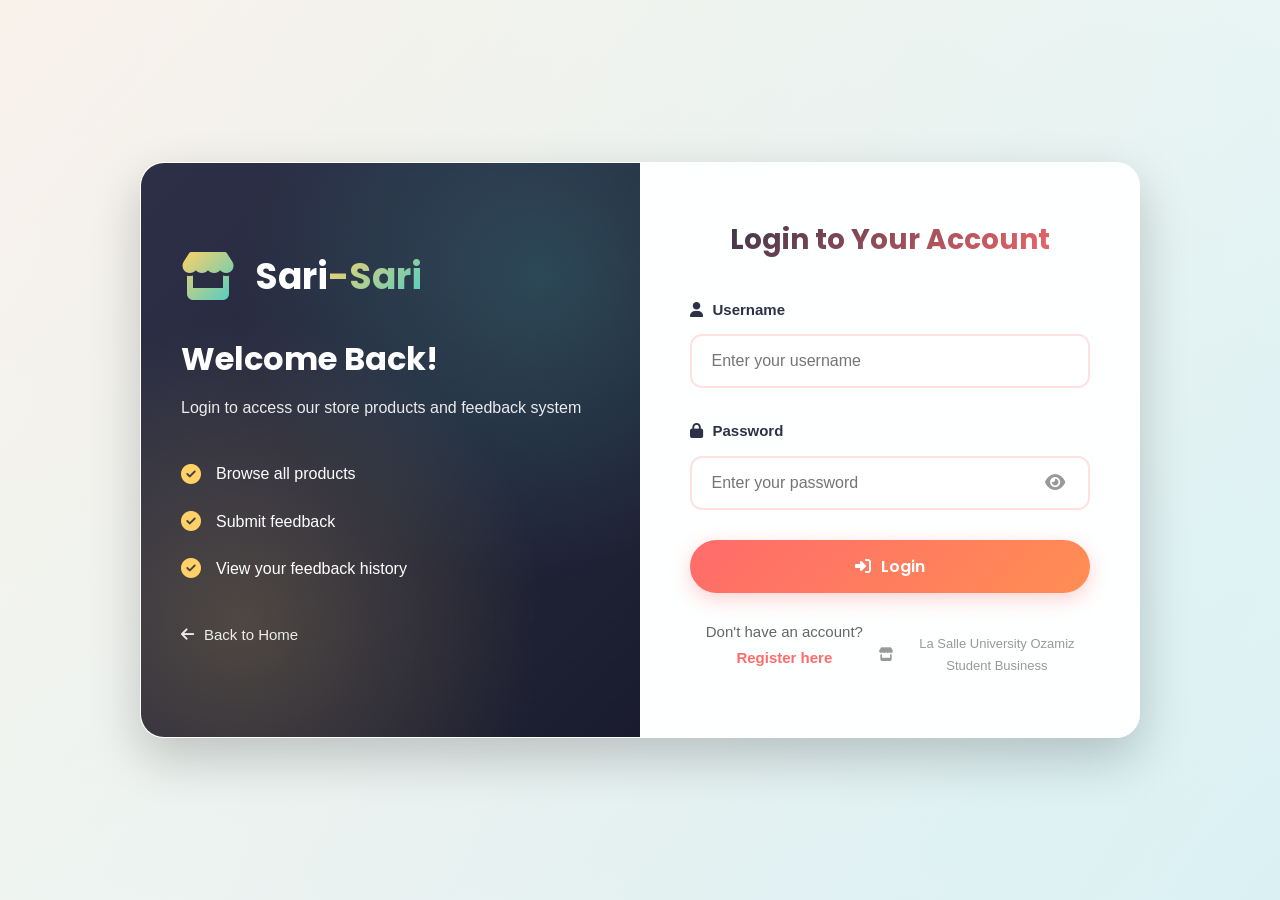
==== commit a3aafb81: "Ready for Render deployment with production settings" ====
--- a/frontend/store.html
+++ b/frontend/store.html
@@ -180,8 +180,7 @@
                 <div class="feedback-form">
                     <div class="form-header">
                         <i class="fas fa-edit"></i>
-                        <h3>Write Your Feedback</h3>
-                        <p>We value your opinion! Share what you think about our products and service.</p>
+                        <h3>AI - Powered Feedback Analysis</h3>
                     </div>
                     
                     <textarea id="feedback-text" 
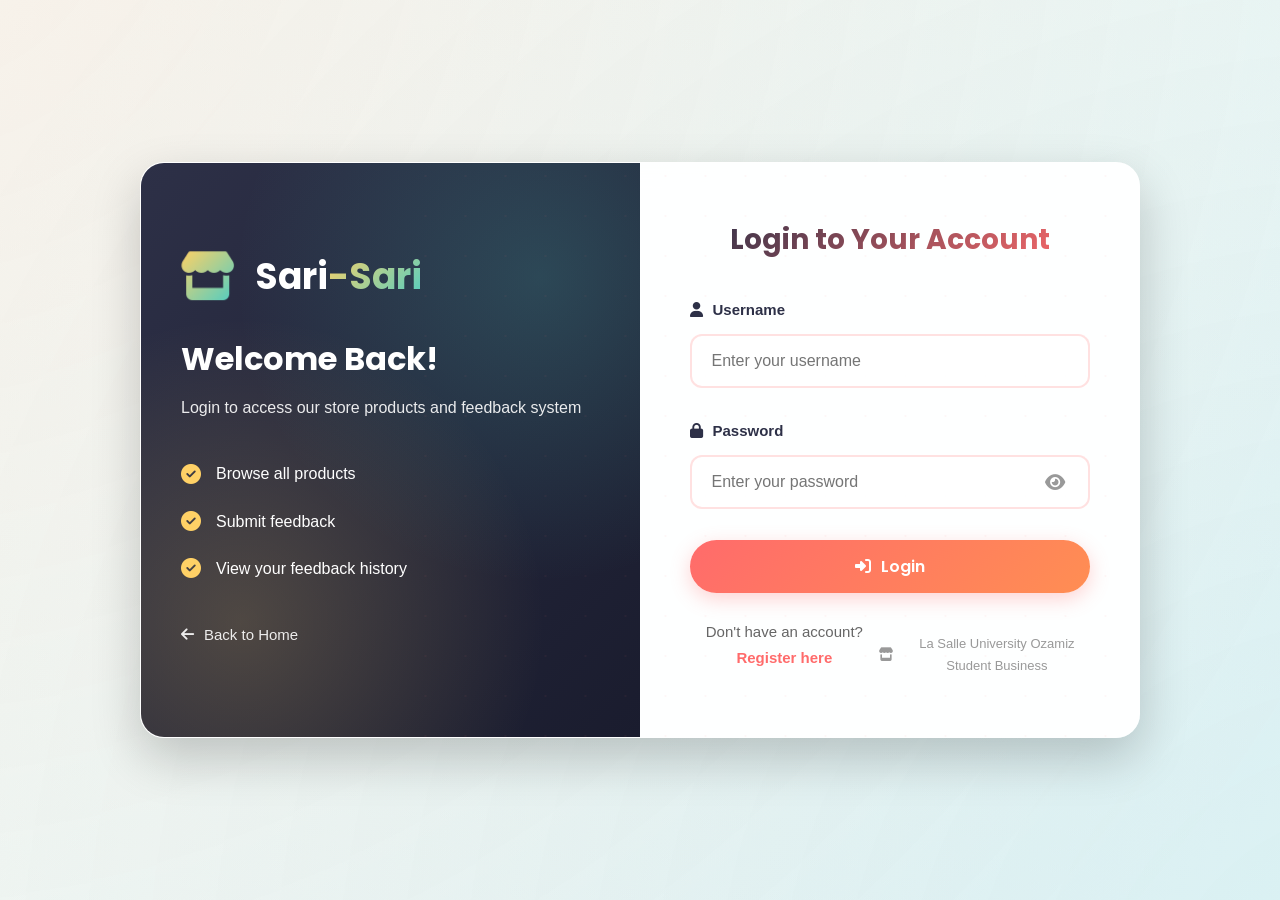
==== commit cb3b9a40: "Update store.html" ====
--- a/frontend/store.html
+++ b/frontend/store.html
@@ -281,14 +281,13 @@
         </div>
     </footer>
 
-    <script src="app.js"></script>
+        <script src="app.js"></script>
     <script>
         document.addEventListener('DOMContentLoaded', function() {
             // Update character counter for feedback
             const feedbackText = document.getElementById('feedback-text');
             if (feedbackText) {
                 feedbackText.addEventListener('input', updateCharCount);
-                // Initialize counter
                 updateCharCount();
             }
             
@@ -318,81 +317,9 @@
         
         // Custom feedback submission with success message
         window.submitFeedbackWithSuccess = async function() {
-            const message = document.getElementById('feedback-text').value.trim();
-            const token = getToken();
-            
-            if (!message) {
-                showNotification('Please write your feedback first', 'error');
-                return;
-            }
-            
-            if (!token) {
-                showNotification('Please login to submit feedback', 'error');
-                return;
-            }
-            
-            // Disable button and show loading
-            const btn = document.querySelector('.submit-btn');
-            const originalText = btn.innerHTML;
-            btn.innerHTML = '<i class="fas fa-spinner fa-spin"></i> Submitting...';
-            btn.disabled = true;
-            
-            try {
-                const res = await fetch(`${API}/feedback/`, {
-                    method: "POST",
-                    headers: {
-                        "Content-Type": "application/json",
-                        "Authorization": `Token ${token}`
-                    },
-                    body: JSON.stringify({ message })
-                });
-                
-                if (!res.ok) {
-                    throw new Error('Failed to submit feedback');
-                }
-                
-                // Show success message
-                const successMsg = document.getElementById('success-message');
-                if (successMsg) {
-                    successMsg.style.display = 'block';
-                    // Clear textarea
-                    document.getElementById('feedback-text').value = '';
-                    updateCharCount();
-                    
-                    // Hide message after 5 seconds
-                    setTimeout(() => {
-                        successMsg.style.display = 'none';
-                    }, 5000);
-                }
-                
-                // Update feedback count
-                const feedbackCount = document.getElementById('feedback-count');
-                if (feedbackCount) {
-                    const currentCount = parseInt(feedbackCount.textContent) || 0;
-                    animateCounter(feedbackCount, currentCount + 1);
-                }
-                
-            } catch (error) {
-                showNotification(error.message, 'error');
-            } finally {
-                btn.innerHTML = originalText;
-                btn.disabled = false;
-            }
+            await submitFeedback();
         };
-        
-        // Counter animation
-        function animateCounter(element, target) {
-            let current = 0;
-            const increment = target / 20;
-            const timer = setInterval(() => {
-                current += increment;
-                if (current >= target) {
-                    current = target;
-                    clearInterval(timer);
-                }
-                element.textContent = Math.floor(current);
-            }, 50);
-        }
     </script>
+    
 </body>
-</html>+</html>
